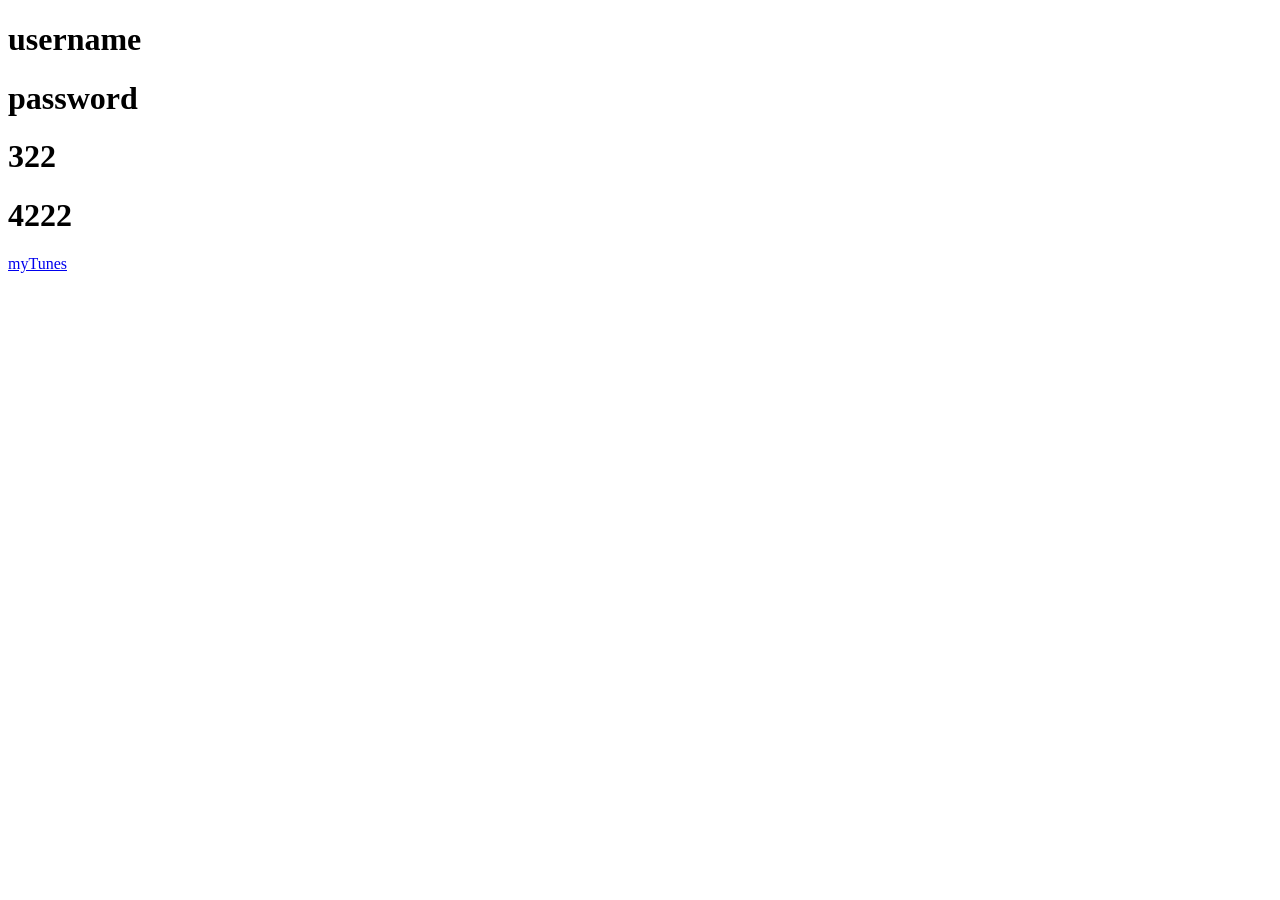
==== index.html @ 606d42fe "I just added new feature" ====
<!DOCTYPE html>
<html lang="en">
<head>
  <meta charset="UTF-8">
  <meta name="viewport" content="width=device-width, initial-scale=1.0">
  <title>Document</title>
</head>
<body>
  <h1>username</h1>
  <h1>password</h1>
  <h1>322</h1>
  <h1>4222</h1>
  <a href="https://twinstower.github.io/mytunes_landing/">myTunes</a>
</body>
</html>
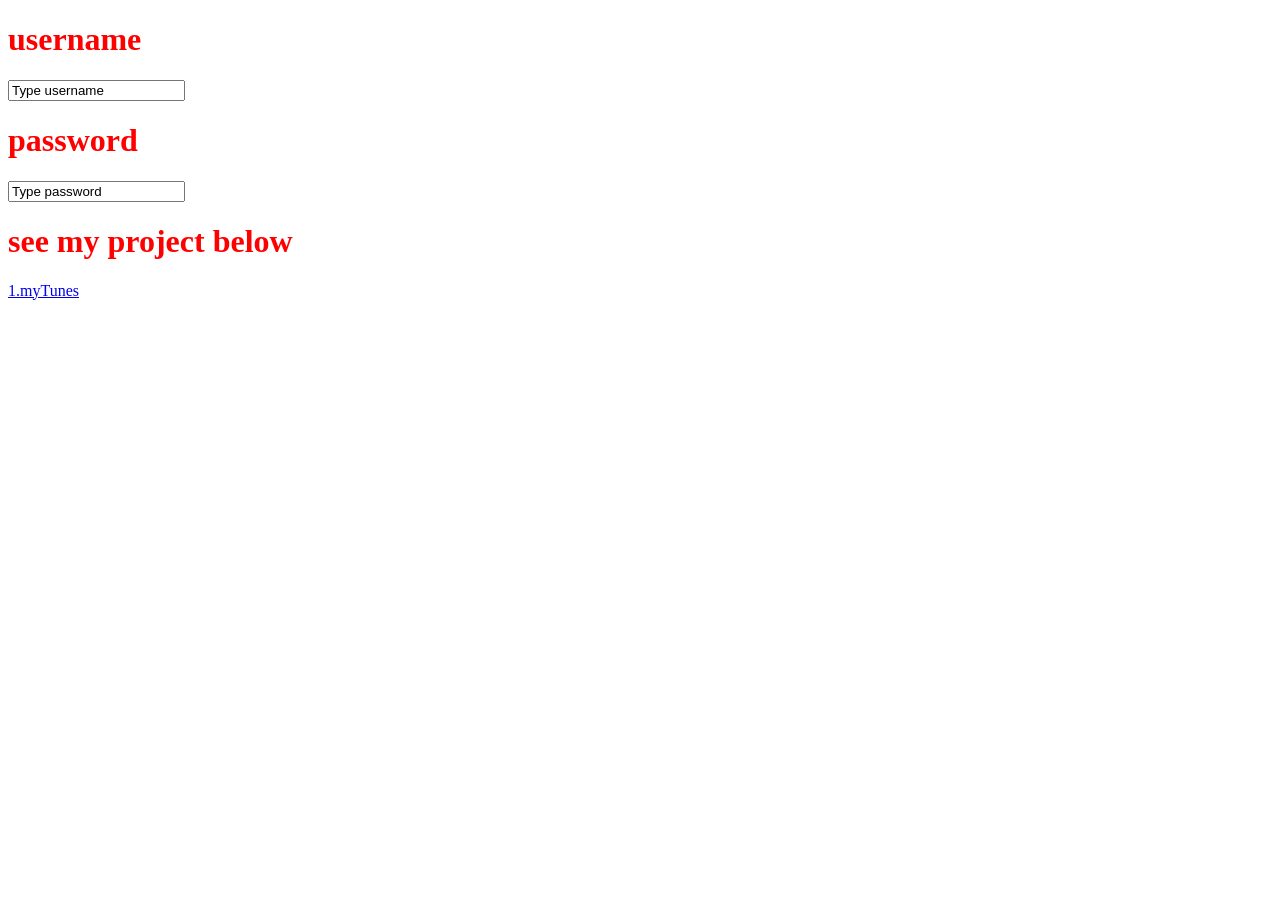
==== commit c9ae0c2d: "add css and project" ====
--- a/index.html
+++ b/index.html
@@ -3,13 +3,19 @@
 <head>
   <meta charset="UTF-8">
   <meta name="viewport" content="width=device-width, initial-scale=1.0">
+  <style>h1 {color: red;}</style>
   <title>Document</title>
 </head>
 <body>
   <h1>username</h1>
+
+  <input type="text" name="" value="Type username">
+ 
   <h1>password</h1>
-  <h1>322</h1>
-  <h1>4222</h1>
-  <a href="https://twinstower.github.io/mytunes_landing/">myTunes</a>
+  <input type="text" name="" value="Type password ">
+  
+  <h1>see my project below</h1>
+  <a href="https://twinstower.github.io/mytunes_landing/">1.myTunes</a>
+
 </body>
 </html>
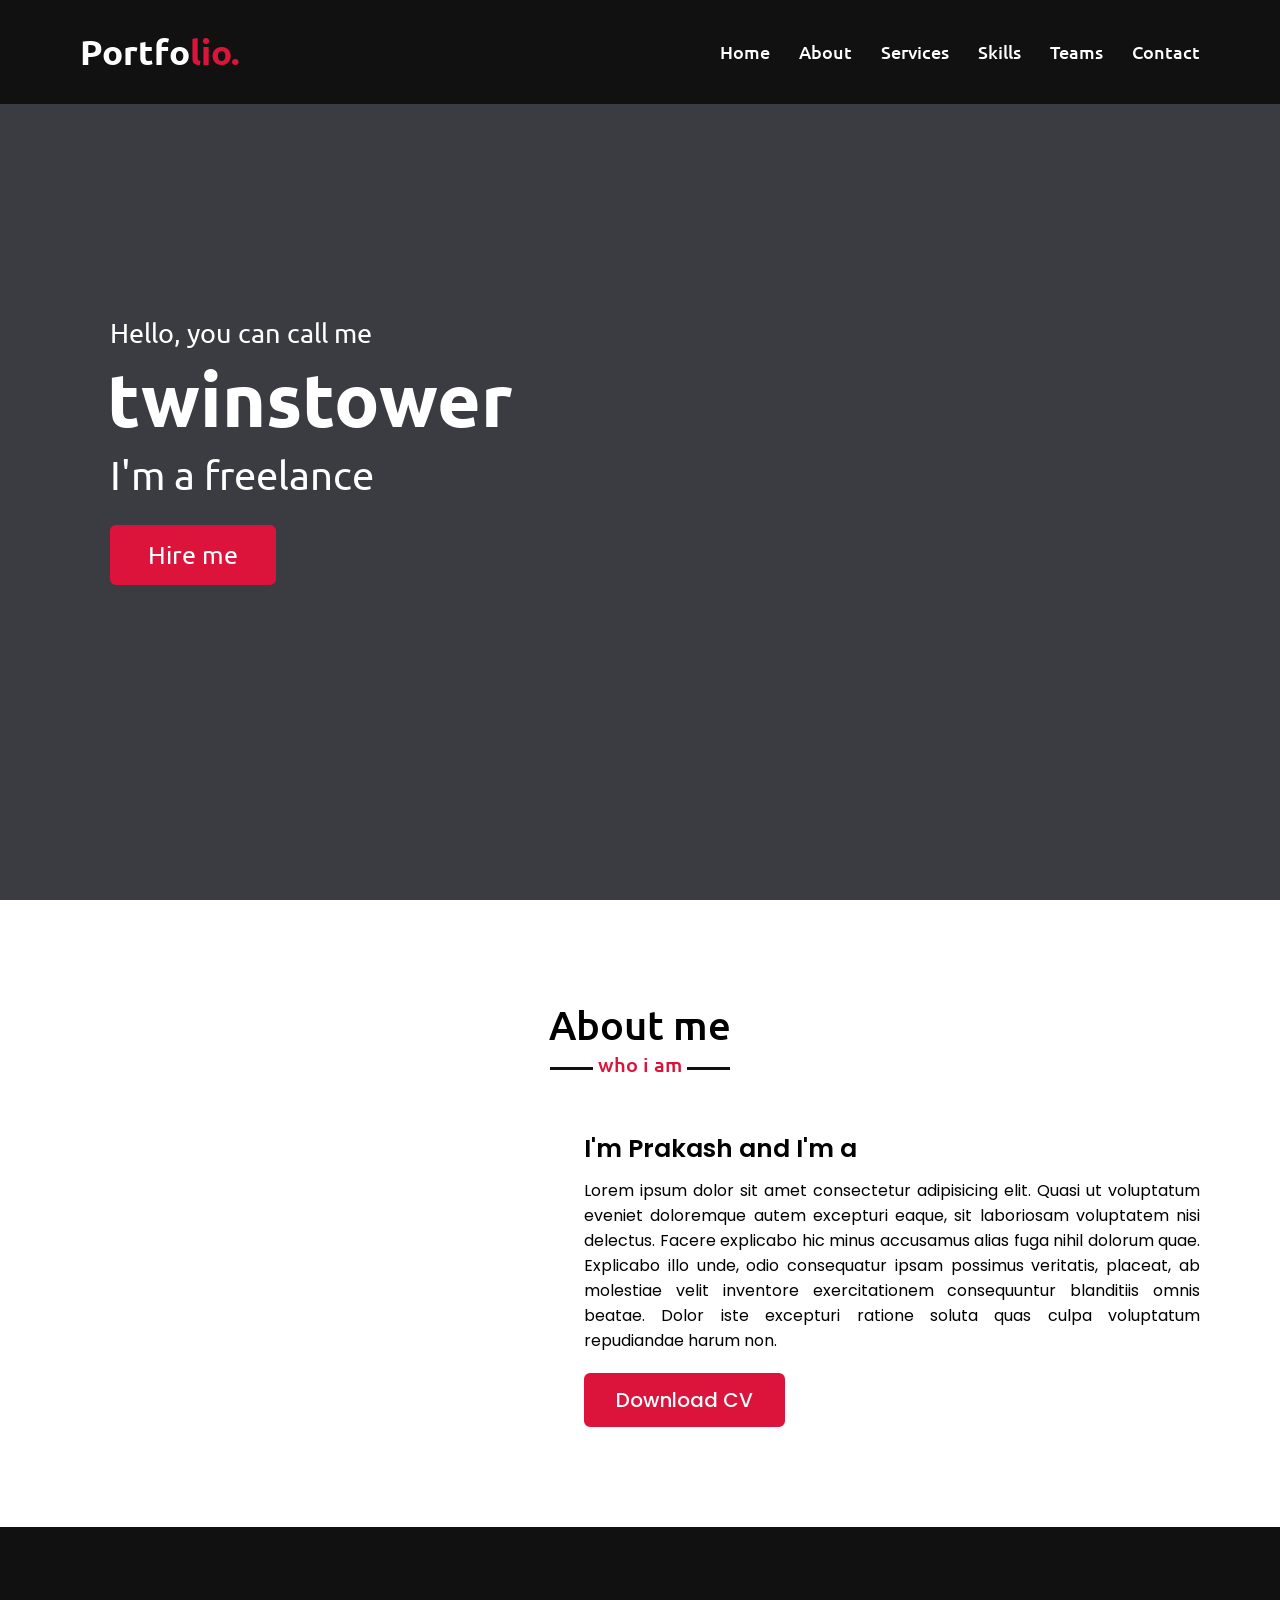
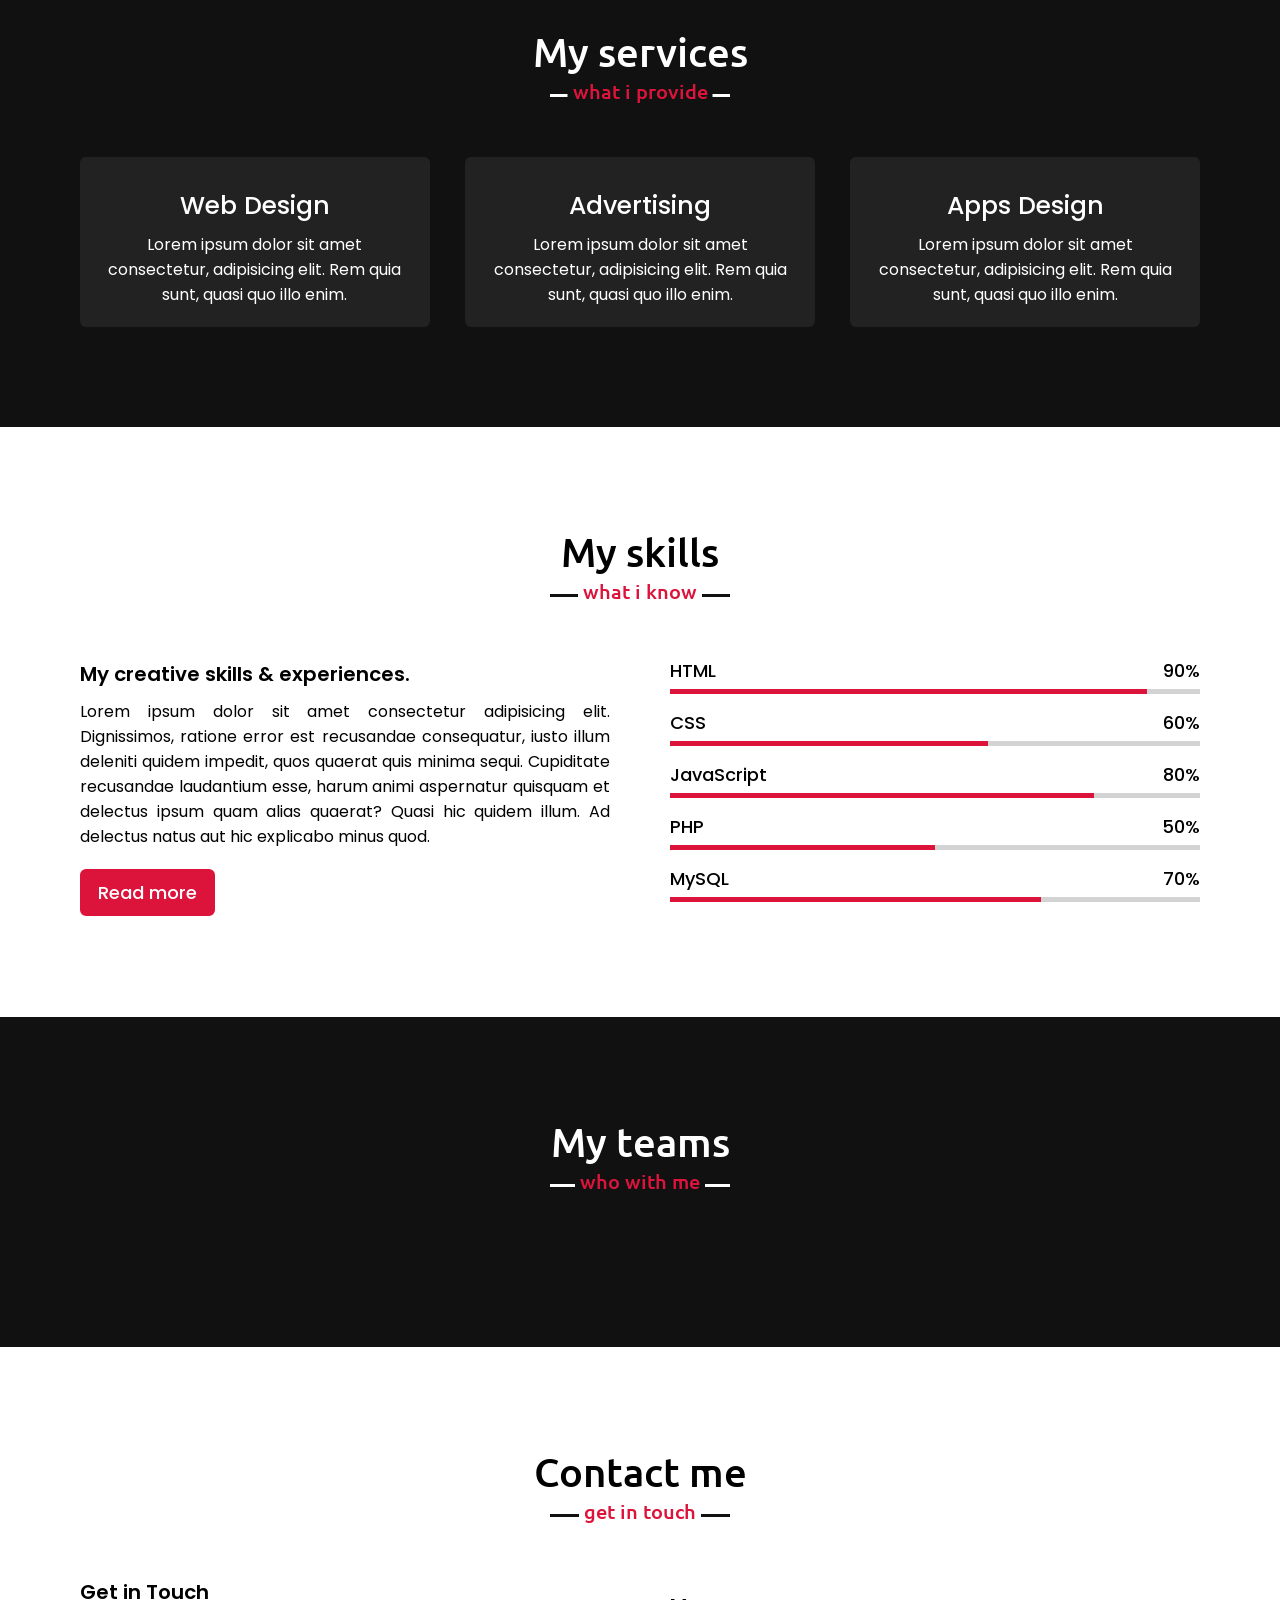
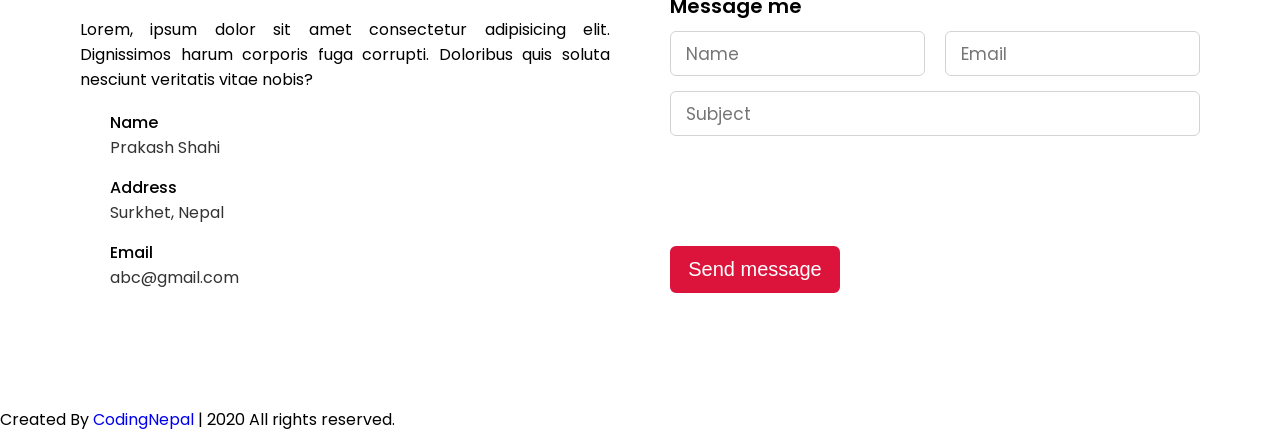
==== commit f66148cb: "I just test a new portfolio" ====
--- a/index.html
+++ b/index.html
@@ -1,21 +1,304 @@
 <!DOCTYPE html>
+<!-- Created By CodingNepal -->
 <html lang="en">
 <head>
-  <meta charset="UTF-8">
-  <meta name="viewport" content="width=device-width, initial-scale=1.0">
-  <style>h1 {color: red;}</style>
-  <title>Document</title>
+    <meta charset="UTF-8">
+    <meta name="viewport" content="width=device-width, initial-scale=1.0">
+    <!-- Somehow I got an error, so I comment the title, just uncomment to show -->
+    <!-- <title>Personal Portfolio Website</title> -->
+    <link rel="stylesheet" href="style.css">
+    <script src="https://kit.fontawesome.com/a076d05399.js"></script>
+    <script src="https://code.jquery.com/jquery-3.5.1.min.js"></script>
+    <script src="https://cdnjs.cloudflare.com/ajax/libs/typed.js/2.0.11/typed.min.js"></script>
+    <script src="https://cdnjs.cloudflare.com/ajax/libs/waypoints/4.0.1/jquery.waypoints.min.js"></script>
+    <script src="https://cdnjs.cloudflare.com/ajax/libs/OwlCarousel2/2.3.4/owl.carousel.min.js"></script>
+    <link rel="stylesheet" href="https://cdnjs.cloudflare.com/ajax/libs/OwlCarousel2/2.3.4/assets/owl.carousel.min.css"/>
+
 </head>
 <body>
-  <h1>username</h1>
-
-  <input type="text" name="" value="Type username">
- 
-  <h1>password</h1>
-  <input type="text" name="" value="Type password ">
-  
-  <h1>see my project below</h1>
-  <a href="https://twinstower.github.io/mytunes_landing/">1.myTunes</a>
-
+    <div class="scroll-up-btn">
+        <i class="fas fa-angle-up"></i>
+    </div>
+<nav class="navbar">
+        <div class="max-width">
+            <div class="logo">
+<a href="#">Portfo<span>lio.</span></a></div>
+<ul class="menu">
+<li><a href="#home" class="menu-btn">Home</a></li>
+<li><a href="#about" class="menu-btn">About</a></li>
+<li><a href="#services" class="menu-btn">Services</a></li>
+<li><a href="#skills" class="menu-btn">Skills</a></li>
+<li><a href="#teams" class="menu-btn">Teams</a></li>
+<li><a href="#contact" class="menu-btn">Contact</a></li>
+</ul>
+<div class="menu-btn">
+                <i class="fas fa-bars"></i>
+            </div>
+</div>
+</nav>
+
+    <!-- home section start -->
+    <section class="home" id="home">
+        <div class="max-width">
+            <div class="home-content">
+                <div class="text-1">
+                Hello, you can call me</div>
+                <div class="text-2">
+                twinstower</div>
+                <div class="text-3">
+                I'm a freelance<span class="typing"></span></div>
+                <a href="#">Hire me</a>
+            </div>
+</div>
+</section>
+
+    <!-- about section start -->
+    <section class="about" id="about">
+        <div class="max-width">
+            <h2 class="title">
+About me</h2>
+<div class="about-content">
+                <div class="column left">
+                    <!-- <img src="#" alt=""> -->
+                </div>
+<div class="column right">
+                    <div class="text">
+I'm Prakash and I'm a <span class="typing-2"></span></div>
+<p>
+Lorem ipsum dolor sit amet consectetur adipisicing elit. Quasi ut voluptatum eveniet doloremque autem excepturi eaque, sit laboriosam voluptatem nisi delectus. Facere explicabo hic minus accusamus alias fuga nihil dolorum quae. Explicabo illo unde, odio consequatur ipsam possimus veritatis, placeat, ab molestiae velit inventore exercitationem consequuntur blanditiis omnis beatae. Dolor iste excepturi ratione soluta quas culpa voluptatum repudiandae harum non.</p>
+<a href="#">Download CV</a>
+                </div>
+</div>
+</div>
+</section>
+
+    <!-- services section start -->
+    <section class="services" id="services">
+        <div class="max-width">
+            <h2 class="title">
+My services</h2>
+<div class="serv-content">
+                <div class="card">
+                    <div class="box">
+                        <i class="fas fa-paint-brush"></i>
+                        <div class="text">
+Web Design</div>
+<p>
+Lorem ipsum dolor sit amet consectetur, adipisicing elit. Rem quia sunt, quasi quo illo enim.</p>
+</div>
+</div>
+<div class="card">
+                    <div class="box">
+                        <i class="fas fa-chart-line"></i>
+                        <div class="text">
+Advertising</div>
+<p>
+Lorem ipsum dolor sit amet consectetur, adipisicing elit. Rem quia sunt, quasi quo illo enim.</p>
+</div>
+</div>
+<div class="card">
+                    <div class="box">
+                        <i class="fas fa-code"></i>
+                        <div class="text">
+Apps Design</div>
+<p>
+Lorem ipsum dolor sit amet consectetur, adipisicing elit. Rem quia sunt, quasi quo illo enim.</p>
+</div>
+</div>
+</div>
+</div>
+</div>
+</section>
+
+    <!-- skills section start -->
+    <section class="skills" id="skills">
+        <div class="max-width">
+            <h2 class="title">
+My skills</h2>
+<div class="skills-content">
+                <div class="column left">
+                    <div class="text">
+My creative skills & experiences.</div>
+<p>
+Lorem ipsum dolor sit amet consectetur adipisicing elit. Dignissimos, ratione error est recusandae consequatur, iusto illum deleniti quidem impedit, quos quaerat quis minima sequi. Cupiditate recusandae laudantium esse, harum animi aspernatur quisquam et delectus ipsum quam alias quaerat? Quasi hic quidem illum. Ad delectus natus aut hic explicabo minus quod.</p>
+<a href="#">Read more</a>
+                </div>
+<div class="column right">
+                    <div class="bars">
+                        <div class="info">
+                            <span>HTML</span>
+                            <span>90%</span>
+                        </div>
+<div class="line html">
+</div>
+</div>
+<div class="bars">
+                        <div class="info">
+                            <span>CSS</span>
+                            <span>60%</span>
+                        </div>
+<div class="line css">
+</div>
+</div>
+<div class="bars">
+                        <div class="info">
+                            <span>JavaScript</span>
+                            <span>80%</span>
+                        </div>
+<div class="line js">
+</div>
+</div>
+<div class="bars">
+                        <div class="info">
+                            <span>PHP</span>
+                            <span>50%</span>
+                        </div>
+<div class="line php">
+</div>
+</div>
+<div class="bars">
+                        <div class="info">
+                            <span>MySQL</span>
+                            <span>70%</span>
+                        </div>
+<div class="line mysql">
+</div>
+</div>
+</div>
+</div>
+</div>
+</section>
+
+    <!-- teams section start -->
+    <section class="teams" id="teams">
+        <div class="max-width">
+            <h2 class="title">
+My teams</h2>
+<div class="carousel owl-carousel">
+                <div class="card">
+                    <div class="box">
+                        <img src="#" alt="">
+                        <div class="text">
+Someone name</div>
+<p>
+Lorem ipsum dolor sit amet consectetur adipisicing elit.</p>
+</div>
+</div>
+<div class="card">
+                    <div class="box">
+                        <img src="#" alt="">
+                        <div class="text">
+Someone name</div>
+<p>
+Lorem ipsum dolor sit amet consectetur adipisicing elit.</p>
+</div>
+</div>
+<div class="card">
+                    <div class="box">
+                        <img src="#" alt="">
+                        <div class="text">
+Someone name</div>
+<p>
+Lorem ipsum dolor sit amet consectetur adipisicing elit.</p>
+</div>
+</div>
+<div class="card">
+                    <div class="box">
+                        <img src="#" alt="">
+                        <div class="text">
+Someone name</div>
+<p>
+Lorem ipsum dolor sit amet consectetur adipisicing elit.</p>
+</div>
+</div>
+<div class="card">
+                    <div class="box">
+                        <img src="#" alt="">
+                        <div class="text">
+Someone name</div>
+<p>
+Lorem ipsum dolor sit amet consectetur adipisicing elit.</p>
+</div>
+</div>
+</div>
+</div>
+</section>
+
+    <!-- contact section start -->
+    <section class="contact" id="contact">
+        <div class="max-width">
+            <h2 class="title">
+Contact me</h2>
+<div class="contact-content">
+                <div class="column left">
+                    <div class="text">
+Get in Touch</div>
+<p>
+Lorem, ipsum dolor sit amet consectetur adipisicing elit. Dignissimos harum corporis fuga corrupti. Doloribus quis soluta nesciunt veritatis vitae nobis?</p>
+<div class="icons">
+                        <div class="row">
+                            <i class="fas fa-user"></i>
+                            <div class="info">
+                                <div class="head">
+Name</div>
+<div class="sub-title">
+Prakash Shahi</div>
+</div>
+</div>
+<div class="row">
+                            <i class="fas fa-map-marker-alt"></i>
+                            <div class="info">
+                                <div class="head">
+Address</div>
+<div class="sub-title">
+Surkhet, Nepal</div>
+</div>
+</div>
+<div class="row">
+                            <i class="fas fa-envelope"></i>
+                            <div class="info">
+                                <div class="head">
+Email</div>
+<div class="sub-title">
+abc@gmail.com</div>
+</div>
+</div>
+</div>
+</div>
+<div class="column right">
+                    <div class="text">
+Message me</div>
+<form action="#">
+                        <div class="fields">
+                            <div class="field name">
+                                <input type="text" placeholder="Name" required>
+                            </div>
+<div class="field email">
+                                <input type="email" placeholder="Email" required>
+                            </div>
+</div>
+<div class="field">
+                            <input type="text" placeholder="Subject" required>
+                        </div>
+<div class="field textarea">
+                            <!-- Due to more textarea, I got an error so I changed the tag name of this textarea into changeit. -->
+                            <changeit cols="30" rows="10" placeholder="Message.." required></changeit>
+                        </div>
+<div class="button">
+                            <button type="submit">Send message</button>
+                        </div>
+</form>
+</div>
+</div>
+</div>
+</section>
+
+    <!-- footer section start -->
+    <footer>
+        <span>Created By <a href="#">CodingNepal</a> | <span class="far fa-copyright"></span> 2020 All rights reserved.</span>
+    </footer>
+
+ <!-- Somehow I got an error, so I comment the script tag, just uncomment to use -->
+<!-- <script src="script.js"></script> -->
 </body>
-</html>+</html>
--- a/style.css
+++ b/style.css
@@ -0,0 +1,537 @@
+/*  import google fonts */
+@import url('https://fonts.googleapis.com/css2?family=Poppins:wght@400;500;600;700&family=Ubuntu:wght@400;500;700&display=swap');
+
+*{
+    margin: 0;
+    padding: 0;
+    box-sizing: border-box;
+    text-decoration: none;
+}
+html{
+    scroll-behavior: smooth;
+}
+
+/* custom scroll bar */
+::-webkit-scrollbar {
+    width: 10px;
+}
+::-webkit-scrollbar-track {
+    background: #f1f1f1;
+}
+::-webkit-scrollbar-thumb {
+    background: #888;
+}
+
+::-webkit-scrollbar-thumb:hover {
+    background: #555;
+}
+
+/* all similar content styling codes */
+section{
+    padding: 100px 0;
+}
+.max-width{
+    max-width: 1300px;
+    padding: 0 80px;
+    margin: auto;
+}
+.about, .services, .skills, .teams, .contact, footer{
+    font-family: 'Poppins', sans-serif;
+}
+.about .about-content, 
+.services .serv-content,
+.skills .skills-content,
+.contact .contact-content{
+    display: flex;
+    flex-wrap: wrap;
+    align-items: center;
+    justify-content: space-between;
+}
+section .title{
+    position: relative;
+    text-align: center;
+    font-size: 40px;
+    font-weight: 500;
+    margin-bottom: 60px;
+    padding-bottom: 20px;
+    font-family: 'Ubuntu', sans-serif;
+}
+section .title::before{
+    content: "";
+    position: absolute;
+    bottom: 0px;
+    left: 50%;
+    width: 180px;
+    height: 3px;
+    background: #111;
+    transform: translateX(-50%);
+}
+section .title::after{
+    position: absolute;
+    bottom: -8px;
+    left: 50%;
+    font-size: 20px;
+    color: crimson;
+    padding: 0 5px;
+    background: #fff;
+    transform: translateX(-50%);
+}
+
+/* navbar styling */
+.navbar{
+    position: fixed;
+    background-color: #111;
+    width: 100%;
+    z-index: 999;
+    padding: 30px 0;
+    font-family: 'Ubuntu', sans-serif;
+    transition: all 0.3s ease;
+}
+.navbar.sticky{
+    padding: 15px 0;
+    background: crimson;
+}
+.navbar .max-width{
+    display: flex;
+    align-items: center;
+    justify-content: space-between;
+}
+.navbar .logo a{
+    color: #fff;
+    font-size: 35px;
+    font-weight: 600;
+}
+.navbar .logo a span{
+    color: crimson;
+    transition: all 0.3s ease;
+}
+.navbar.sticky .logo a span{
+    color: #fff;
+}
+.navbar .menu li{
+    list-style: none;
+    display: inline-block;
+}
+.navbar .menu li a{
+    display: block;
+    color: #fff;
+    font-size: 18px;
+    font-weight: 500;
+    margin-left: 25px;
+    transition: color 0.3s ease;
+}
+.navbar .menu li a:hover{
+    color: crimson;
+}
+.navbar.sticky .menu li a:hover{
+    color: #fff;
+}
+
+/* menu btn styling */
+.menu-btn{
+    color: #fff;
+    font-size: 23px;
+    cursor: pointer;
+    display: none;
+}
+.scroll-up-btn{
+    position: fixed;
+    height: 45px;
+    width: 42px;
+    background: crimson;
+    right: 30px;
+    bottom: 10px;
+    text-align: center;
+    line-height: 45px;
+    color: #fff;
+    z-index: 9999;
+    font-size: 30px;
+    border-radius: 6px;
+    border-bottom-width: 2px;
+    cursor: pointer;
+    opacity: 0;
+    pointer-events: none;
+    transition: all 0.3s ease;
+}
+.scroll-up-btn.show{
+    bottom: 30px;
+    opacity: 1;
+    pointer-events: auto;
+}
+.scroll-up-btn:hover{
+    filter: brightness(90%);
+}
+
+  
+/* home section styling */
+.home{
+    display: flex;
+    background-color: rgb(59, 59, 66);
+    /* background: url("images/banner.jpg") no-repeat center; */
+    height: 100vh;
+    color: #fff;
+    min-height: 500px;
+    background-size: cover;
+    background-attachment: fixed;
+    font-family: 'Ubuntu', sans-serif;
+}
+.home .max-width{
+    margin: auto 0 auto 30px;
+}
+.home .home-content .text-1{
+    font-size: 27px;
+}
+.home .home-content .text-2{
+    font-size: 75px;
+    font-weight: 600;
+    margin-left: -3px;
+}
+.home .home-content .text-3{
+    font-size: 40px;
+    margin: 5px 0;
+}
+.home .home-content .text-3 span{
+    color: crimson;
+    font-weight: 500;
+}
+.home .home-content a{
+    display: inline-block;
+    background: crimson;
+    color: #fff;
+    font-size: 25px;
+    padding: 12px 36px;
+    margin-top: 20px;
+    font-weight: 400;
+    border-radius: 6px;
+    border: 2px solid crimson;
+    transition: all 0.3s ease;
+}
+.home .home-content a:hover{
+    color: crimson;
+    background: none;
+}
+
+/* about section styling */
+.about .title::after{
+    content: "who i am";
+}
+.about .about-content .left{
+    width: 45%;
+}
+.about .about-content .left img{
+    height: 400px;
+    width: 400px;
+    object-fit: cover;
+    border-radius: 6px;
+}
+.about .about-content .right{
+    width: 55%;
+}
+.about .about-content .right .text{
+    font-size: 25px;
+    font-weight: 600;
+    margin-bottom: 10px;
+}
+.about .about-content .right .text span{
+    color: crimson;
+}
+.about .about-content .right p{
+    text-align: justify;
+}
+.about .about-content .right a{
+    display: inline-block;
+    background: crimson;
+    color: #fff;
+    font-size: 20px;
+    font-weight: 500;
+    padding: 10px 30px;
+    margin-top: 20px;
+    border-radius: 6px;
+    border: 2px solid crimson;
+    transition: all 0.3s ease;
+}
+.about .about-content .right a:hover{
+    color: crimson;
+    background: none;
+}
+
+/* services section styling */
+.services, .teams{
+    color:#fff;
+    background: #111;
+}
+.services .title::before,
+.teams .title::before{
+    background: #fff;
+}
+.services .title::after,
+.teams .title::after{
+    background: #111;
+    content: "what i provide";
+}
+.services .serv-content .card{
+    width: calc(33% - 20px);
+    background: #222;
+    text-align: center;
+    border-radius: 6px;
+    padding: 20px 25px;
+    cursor: pointer;
+    transition: all 0.3s ease;
+}
+.services .serv-content .card:hover{
+    background: crimson;
+}
+.services .serv-content .card .box{
+    transition: all 0.3s ease;
+}
+.services .serv-content .card:hover .box{
+    transform: scale(1.05);
+}
+.services .serv-content .card i{
+    font-size: 50px;
+    color: crimson;
+    transition: color 0.3s ease;
+}
+.services .serv-content .card:hover i{
+    color: #fff;
+}
+.services .serv-content .card .text{
+    font-size: 25px;
+    font-weight: 500;
+    margin: 10px 0 7px 0;
+}
+
+/* skills section styling */
+
+.skills .title::after{
+    content: "what i know";
+}
+.skills .skills-content .column{
+    width: calc(50% - 30px);
+}
+.skills .skills-content .left .text{
+    font-size: 20px;
+    font-weight: 600;
+    margin-bottom: 10px;
+}
+.skills .skills-content .left p{
+    text-align: justify;
+}
+.skills .skills-content .left a{
+    display: inline-block;
+    background: crimson;
+    color: #fff;
+    font-size: 18px;
+    font-weight: 500;
+    padding: 8px 16px;
+    margin-top: 20px;
+    border-radius: 6px;
+    border: 2px solid crimson;
+    transition: all 0.3s ease;
+}
+.skills .skills-content .left a:hover{
+    color: crimson;
+    background: none;
+}
+.skills .skills-content .right .bars{
+    margin-bottom: 15px;
+}
+.skills .skills-content .right .info{
+    display: flex;
+    margin-bottom: 5px;
+    align-items: center;
+    justify-content: space-between;
+}
+.skills .skills-content .right span{
+    font-weight: 500;
+    font-size: 18px;
+}
+.skills .skills-content .right .line{
+    height: 5px;
+    width: 100%;
+    background: lightgrey;
+    position: relative;
+}
+.skills .skills-content .right .line::before{
+    content: "";
+    position: absolute;
+    height: 100%;
+    left: 0;
+    top: 0;
+    background: crimson;
+}
+.skills-content .right .html::before{
+    width: 90%;
+}
+.skills-content .right .css::before{
+    width: 60%;
+}
+.skills-content .right .js::before{
+    width: 80%;
+}
+.skills-content .right .php::before{
+    width: 50%;
+}
+.skills-content .right .mysql::before{
+    width: 70%;
+}
+
+/* teams section styling */
+.teams .title::after{
+    content: "who with me";
+}
+.teams .carousel .card{
+    background: #222;
+    border-radius: 6px;
+    padding: 25px 35px;
+    text-align: center;
+    overflow: hidden;
+    transition: all 0.3s ease;
+}
+.teams .carousel .card:hover{
+    background: crimson;
+}
+.teams .carousel .card .box{
+    display: flex;
+    flex-direction: column;
+    align-items: center;
+    justify-content: center;
+    transition: all 0.3s ease;
+}
+.teams .carousel .card:hover .box{
+    transform: scale(1.05);
+}
+.teams .carousel .card .text{
+    font-size: 25px;
+    font-weight: 500;
+    margin: 10px 0 7px 0;
+}
+.teams .carousel .card img{
+    height: 150px;
+    width: 150px;
+    object-fit: cover;
+    border-radius: 50%;
+    border: 5px solid crimson;
+    transition: all 0.3s ease;
+}
+.teams .carousel .card:hover img{
+    border-color: #fff;
+}
+.owl-dots{
+    text-align: center;
+    margin-top: 20px;
+}
+.owl-dot{
+    height: 13px;
+    width: 13px;
+    margin: 0 5px;
+    outline: none!important;
+    border-radius: 50%;
+    border: 2px solid crimson!important;
+    transition: all 0.3s ease;
+}
+.owl-dot.active{
+    width: 35px;
+    border-radius: 14px;
+}
+.owl-dot.active,
+.owl-dot:hover{
+    background: crimson!important;
+}
+
+/* contact section styling */
+.contact .title::after{
+    content: "get in touch";
+}
+.contact .contact-content .column{
+    width: calc(50% - 30px);
+}
+.contact .contact-content .text{
+    font-size: 20px;
+    font-weight: 600;
+    margin-bottom: 10px;
+}
+.contact .contact-content .left p{
+    text-align: justify;
+}
+.contact .contact-content .left .icons{
+    margin: 10px 0;
+}
+.contact .contact-content .row{
+    display: flex;
+    height: 65px;
+    align-items: center;
+}
+.contact .contact-content .row .info{
+    margin-left: 30px;
+}
+.contact .contact-content .row i{
+    font-size: 25px;
+    color: crimson;
+}
+.contact .contact-content .info .head{
+    font-weight: 500;
+}
+.contact .contact-content .info .sub-title{
+    color: #333;
+}
+.contact .right form .fields{
+    display: flex;
+}
+.contact .right form .field,
+.contact .right form .fields .field{
+    height: 45px;
+    width: 100%;
+    margin-bottom: 15px;
+}
+.contact .right form .textarea{
+    height: 80px;
+    width: 100%;
+}
+.contact .right form .name{
+    margin-right: 10px;
+}
+.contact .right form .email{
+    margin-left: 10px;  
+}
+.contact .right form .field input,
+.contact .right form .textarea textarea{
+    height: 100%;
+    width: 100%;
+    border: 1px solid lightgrey;
+    border-radius: 6px;
+    outline: none;
+    padding: 0 15px;
+    font-size: 17px;
+    font-family: 'Poppins', sans-serif;
+    transition: all 0.3s ease;
+}
+.contact .right form .field input:focus,
+.contact .right form .textarea textarea:focus{
+    border-color: #b3b3b3;
+}
+.contact .right form .textarea textarea{
+    padding-top: 10px;
+    resize: none;
+}
+.contact .right form .button{
+    height: 47px;
+    width: 170px;
+}
+.contact .right form .button button{
+    width: 100%;
+    height: 100%;
+    border: 2px solid crimson;
+    background: crimson;
+    color: #fff;
+    outline: none;
+    font-size: 20px;
+    font-weight: 500;
+    border-radius: 6px;
+    cursor: pointer;
+    transition: all 0.3s ease;
+}
+.contact .right form .button button:hover{
+    color: crimson;
+    background: none;
+}
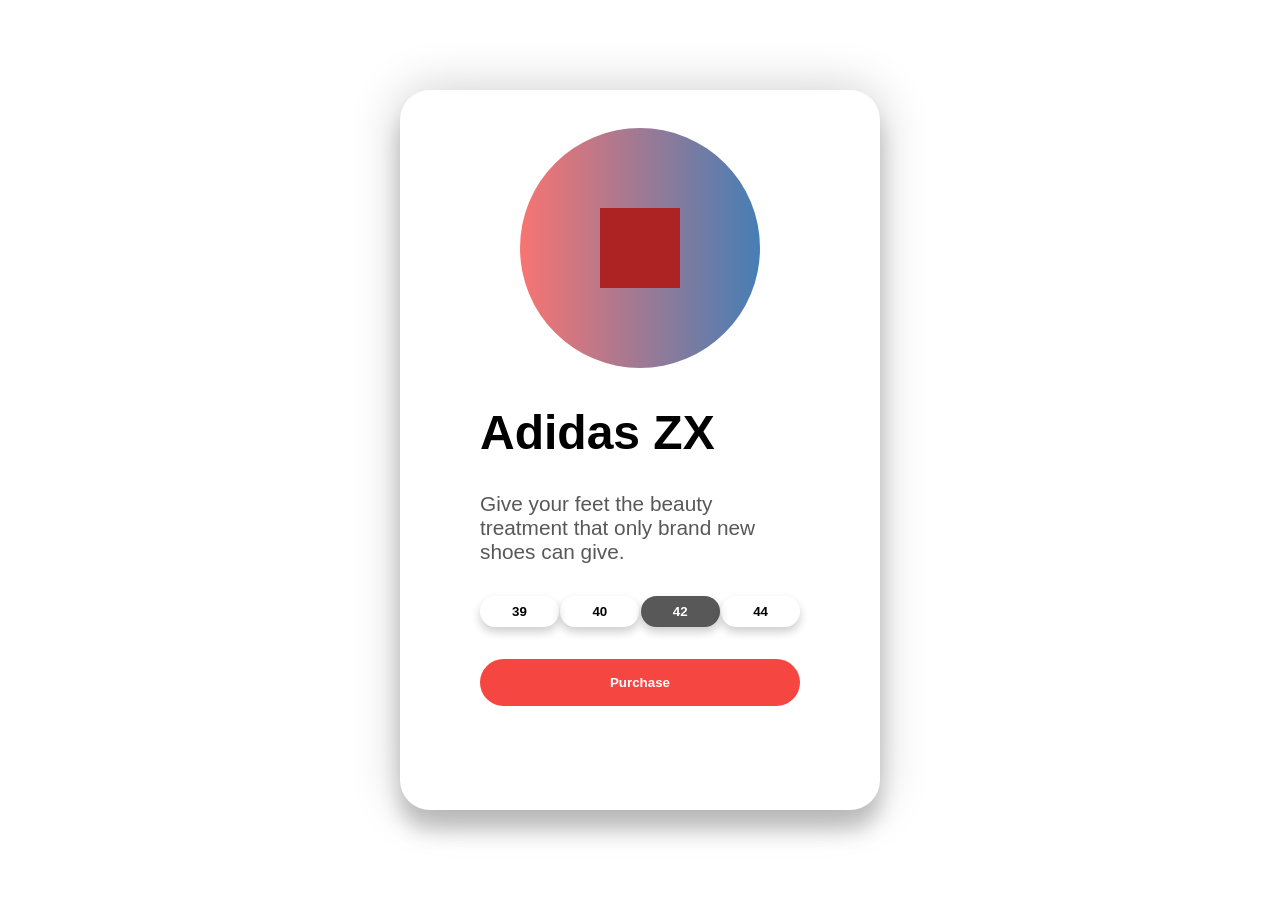
==== commit aa504a72: "awesome 3D-animation javascript" ====
--- a/index.html
+++ b/index.html
@@ -1,304 +1,34 @@
 <!DOCTYPE html>
-<!-- Created By CodingNepal -->
 <html lang="en">
 <head>
-    <meta charset="UTF-8">
-    <meta name="viewport" content="width=device-width, initial-scale=1.0">
-    <!-- Somehow I got an error, so I comment the title, just uncomment to show -->
-    <!-- <title>Personal Portfolio Website</title> -->
-    <link rel="stylesheet" href="style.css">
-    <script src="https://kit.fontawesome.com/a076d05399.js"></script>
-    <script src="https://code.jquery.com/jquery-3.5.1.min.js"></script>
-    <script src="https://cdnjs.cloudflare.com/ajax/libs/typed.js/2.0.11/typed.min.js"></script>
-    <script src="https://cdnjs.cloudflare.com/ajax/libs/waypoints/4.0.1/jquery.waypoints.min.js"></script>
-    <script src="https://cdnjs.cloudflare.com/ajax/libs/OwlCarousel2/2.3.4/owl.carousel.min.js"></script>
-    <link rel="stylesheet" href="https://cdnjs.cloudflare.com/ajax/libs/OwlCarousel2/2.3.4/assets/owl.carousel.min.css"/>
-
+  <meta charset="UTF-8">
+  <meta name="viewport" content="width=device-width, initial-scale=1.0">
+  <title>Document</title>
+  <link rel="stylesheet" href="style-3D.css">
 </head>
 <body>
-    <div class="scroll-up-btn">
-        <i class="fas fa-angle-up"></i>
+  <div class="container">
+    <div class="card">
+      <div class="sneaker">
+        <div class="circle"></div>
+        <!-- <img src="" alt=""> -->
+        <div class="dot"></div>
+      </div>
+      <div class="info">
+        <h1 class="title">Adidas ZX</h1>
+        <h3>Give your feet the beauty treatment that only brand new shoes can give.</h3>
+        <div class="sizes">
+          <button>39</button>
+          <button>40</button>
+          <button class ="active">42</button>
+          <button>44</button>
+        </div>
+        <div class="purchase">
+          <button>Purchase</button>
+        </div>
+      </div>
     </div>
-<nav class="navbar">
-        <div class="max-width">
-            <div class="logo">
-<a href="#">Portfo<span>lio.</span></a></div>
-<ul class="menu">
-<li><a href="#home" class="menu-btn">Home</a></li>
-<li><a href="#about" class="menu-btn">About</a></li>
-<li><a href="#services" class="menu-btn">Services</a></li>
-<li><a href="#skills" class="menu-btn">Skills</a></li>
-<li><a href="#teams" class="menu-btn">Teams</a></li>
-<li><a href="#contact" class="menu-btn">Contact</a></li>
-</ul>
-<div class="menu-btn">
-                <i class="fas fa-bars"></i>
-            </div>
-</div>
-</nav>
-
-    <!-- home section start -->
-    <section class="home" id="home">
-        <div class="max-width">
-            <div class="home-content">
-                <div class="text-1">
-                Hello, you can call me</div>
-                <div class="text-2">
-                twinstower</div>
-                <div class="text-3">
-                I'm a freelance<span class="typing"></span></div>
-                <a href="#">Hire me</a>
-            </div>
-</div>
-</section>
-
-    <!-- about section start -->
-    <section class="about" id="about">
-        <div class="max-width">
-            <h2 class="title">
-About me</h2>
-<div class="about-content">
-                <div class="column left">
-                    <!-- <img src="#" alt=""> -->
-                </div>
-<div class="column right">
-                    <div class="text">
-I'm Prakash and I'm a <span class="typing-2"></span></div>
-<p>
-Lorem ipsum dolor sit amet consectetur adipisicing elit. Quasi ut voluptatum eveniet doloremque autem excepturi eaque, sit laboriosam voluptatem nisi delectus. Facere explicabo hic minus accusamus alias fuga nihil dolorum quae. Explicabo illo unde, odio consequatur ipsam possimus veritatis, placeat, ab molestiae velit inventore exercitationem consequuntur blanditiis omnis beatae. Dolor iste excepturi ratione soluta quas culpa voluptatum repudiandae harum non.</p>
-<a href="#">Download CV</a>
-                </div>
-</div>
-</div>
-</section>
-
-    <!-- services section start -->
-    <section class="services" id="services">
-        <div class="max-width">
-            <h2 class="title">
-My services</h2>
-<div class="serv-content">
-                <div class="card">
-                    <div class="box">
-                        <i class="fas fa-paint-brush"></i>
-                        <div class="text">
-Web Design</div>
-<p>
-Lorem ipsum dolor sit amet consectetur, adipisicing elit. Rem quia sunt, quasi quo illo enim.</p>
-</div>
-</div>
-<div class="card">
-                    <div class="box">
-                        <i class="fas fa-chart-line"></i>
-                        <div class="text">
-Advertising</div>
-<p>
-Lorem ipsum dolor sit amet consectetur, adipisicing elit. Rem quia sunt, quasi quo illo enim.</p>
-</div>
-</div>
-<div class="card">
-                    <div class="box">
-                        <i class="fas fa-code"></i>
-                        <div class="text">
-Apps Design</div>
-<p>
-Lorem ipsum dolor sit amet consectetur, adipisicing elit. Rem quia sunt, quasi quo illo enim.</p>
-</div>
-</div>
-</div>
-</div>
-</div>
-</section>
-
-    <!-- skills section start -->
-    <section class="skills" id="skills">
-        <div class="max-width">
-            <h2 class="title">
-My skills</h2>
-<div class="skills-content">
-                <div class="column left">
-                    <div class="text">
-My creative skills & experiences.</div>
-<p>
-Lorem ipsum dolor sit amet consectetur adipisicing elit. Dignissimos, ratione error est recusandae consequatur, iusto illum deleniti quidem impedit, quos quaerat quis minima sequi. Cupiditate recusandae laudantium esse, harum animi aspernatur quisquam et delectus ipsum quam alias quaerat? Quasi hic quidem illum. Ad delectus natus aut hic explicabo minus quod.</p>
-<a href="#">Read more</a>
-                </div>
-<div class="column right">
-                    <div class="bars">
-                        <div class="info">
-                            <span>HTML</span>
-                            <span>90%</span>
-                        </div>
-<div class="line html">
-</div>
-</div>
-<div class="bars">
-                        <div class="info">
-                            <span>CSS</span>
-                            <span>60%</span>
-                        </div>
-<div class="line css">
-</div>
-</div>
-<div class="bars">
-                        <div class="info">
-                            <span>JavaScript</span>
-                            <span>80%</span>
-                        </div>
-<div class="line js">
-</div>
-</div>
-<div class="bars">
-                        <div class="info">
-                            <span>PHP</span>
-                            <span>50%</span>
-                        </div>
-<div class="line php">
-</div>
-</div>
-<div class="bars">
-                        <div class="info">
-                            <span>MySQL</span>
-                            <span>70%</span>
-                        </div>
-<div class="line mysql">
-</div>
-</div>
-</div>
-</div>
-</div>
-</section>
-
-    <!-- teams section start -->
-    <section class="teams" id="teams">
-        <div class="max-width">
-            <h2 class="title">
-My teams</h2>
-<div class="carousel owl-carousel">
-                <div class="card">
-                    <div class="box">
-                        <img src="#" alt="">
-                        <div class="text">
-Someone name</div>
-<p>
-Lorem ipsum dolor sit amet consectetur adipisicing elit.</p>
-</div>
-</div>
-<div class="card">
-                    <div class="box">
-                        <img src="#" alt="">
-                        <div class="text">
-Someone name</div>
-<p>
-Lorem ipsum dolor sit amet consectetur adipisicing elit.</p>
-</div>
-</div>
-<div class="card">
-                    <div class="box">
-                        <img src="#" alt="">
-                        <div class="text">
-Someone name</div>
-<p>
-Lorem ipsum dolor sit amet consectetur adipisicing elit.</p>
-</div>
-</div>
-<div class="card">
-                    <div class="box">
-                        <img src="#" alt="">
-                        <div class="text">
-Someone name</div>
-<p>
-Lorem ipsum dolor sit amet consectetur adipisicing elit.</p>
-</div>
-</div>
-<div class="card">
-                    <div class="box">
-                        <img src="#" alt="">
-                        <div class="text">
-Someone name</div>
-<p>
-Lorem ipsum dolor sit amet consectetur adipisicing elit.</p>
-</div>
-</div>
-</div>
-</div>
-</section>
-
-    <!-- contact section start -->
-    <section class="contact" id="contact">
-        <div class="max-width">
-            <h2 class="title">
-Contact me</h2>
-<div class="contact-content">
-                <div class="column left">
-                    <div class="text">
-Get in Touch</div>
-<p>
-Lorem, ipsum dolor sit amet consectetur adipisicing elit. Dignissimos harum corporis fuga corrupti. Doloribus quis soluta nesciunt veritatis vitae nobis?</p>
-<div class="icons">
-                        <div class="row">
-                            <i class="fas fa-user"></i>
-                            <div class="info">
-                                <div class="head">
-Name</div>
-<div class="sub-title">
-Prakash Shahi</div>
-</div>
-</div>
-<div class="row">
-                            <i class="fas fa-map-marker-alt"></i>
-                            <div class="info">
-                                <div class="head">
-Address</div>
-<div class="sub-title">
-Surkhet, Nepal</div>
-</div>
-</div>
-<div class="row">
-                            <i class="fas fa-envelope"></i>
-                            <div class="info">
-                                <div class="head">
-Email</div>
-<div class="sub-title">
-abc@gmail.com</div>
-</div>
-</div>
-</div>
-</div>
-<div class="column right">
-                    <div class="text">
-Message me</div>
-<form action="#">
-                        <div class="fields">
-                            <div class="field name">
-                                <input type="text" placeholder="Name" required>
-                            </div>
-<div class="field email">
-                                <input type="email" placeholder="Email" required>
-                            </div>
-</div>
-<div class="field">
-                            <input type="text" placeholder="Subject" required>
-                        </div>
-<div class="field textarea">
-                            <!-- Due to more textarea, I got an error so I changed the tag name of this textarea into changeit. -->
-                            <changeit cols="30" rows="10" placeholder="Message.." required></changeit>
-                        </div>
-<div class="button">
-                            <button type="submit">Send message</button>
-                        </div>
-</form>
-</div>
-</div>
-</div>
-</section>
-
-    <!-- footer section start -->
-    <footer>
-        <span>Created By <a href="#">CodingNepal</a> | <span class="far fa-copyright"></span> 2020 All rights reserved.</span>
-    </footer>
-
- <!-- Somehow I got an error, so I comment the script tag, just uncomment to use -->
-<!-- <script src="script.js"></script> -->
+  </div>
+  <script src="app.js"></script>
 </body>
-</html>
+</html>
--- a/style-3D.css
+++ b/style-3D.css
@@ -0,0 +1,125 @@
+/* *  {
+  background-color: black;
+} */
+
+/* .dot {
+  height: 250px;
+  width: 250px;
+  background-color: rgb(173, 35, 35);
+
+  display: flex;
+  align-items: center;
+  justify-content: center;
+} */
+
+*{
+  margin: 0;
+  padding: 0;
+  box-sizing: bordor-box;
+}
+
+body {
+  font-family: "Poppins", sans-serif;
+  min-height: 100vh;
+  display: flex;
+  align-items: center;
+  justify-content: center;
+}
+
+.container {
+  
+  width: 50%;
+  display: flex;
+  justify-content: center;
+  align-items: center;
+  
+}
+
+.card {
+  min-height: 80vh;
+  width: 50%;
+  border-radius: 30px;
+  padding: 0rem 5rem;
+  box-shadow: 0 20px 20px rgba(0,0,0,0.2), 0px 0px 50px rgba(0,0,0,0.2);
+  /* background-color:  lightcoral; */
+
+}
+.sneaker{
+  min-height: 35vh;
+  display: flex;
+  align-items: center;
+  justify-content: center;
+  /* background-color: lightcoral; */
+
+}
+.sneaker .dot {
+  /* width: 20rem; */
+  height: 5rem;
+  width: 5rem;
+  background-color: rgb(173, 35, 35);
+  z-index: 2;
+}
+
+.circle {
+  width: 15rem;
+  height: 15rem;
+  background: linear-gradient(
+    to right,
+    rgba(245,70,66,0.75),
+    rgba(8,83,156,0.75)
+  );
+  position: absolute;
+  border-radius: 50%;
+  z-index: 1;
+}
+
+.info h1 {
+  font-size: 3rem;
+}
+
+.info h3 {
+  font-size: 1.3rem;
+  padding: 2rem 0rem;
+  color: #585858;
+  font-weight: lighter;
+}
+
+.sizes {
+  display: flex;
+  justify-content: space-between;
+}
+
+.sizes button {
+  padding: 0.5rem 2rem;
+  background: none;
+  border: none;
+  box-shadow: 0px 5px 10px rgba(0,0,0,0.2);
+  border-radius: 30px;
+  cursor: pointer;
+  font-weight: bold;
+  /* color: #585858; */
+}
+
+button.active {
+  background-color: #585858;
+
+}
+.active {
+  background-color: #585858;
+  color: white;
+}
+.purchase {
+  margin-top: 2rem;
+}
+
+.purchase button {
+  width: 100%;
+  padding: 1rem 0rem;
+  background: #f54642;
+  border: none;
+  color: white;
+  cursor: pointer;
+  border-radius: 30px;
+  font-weight: bolder;
+
+}
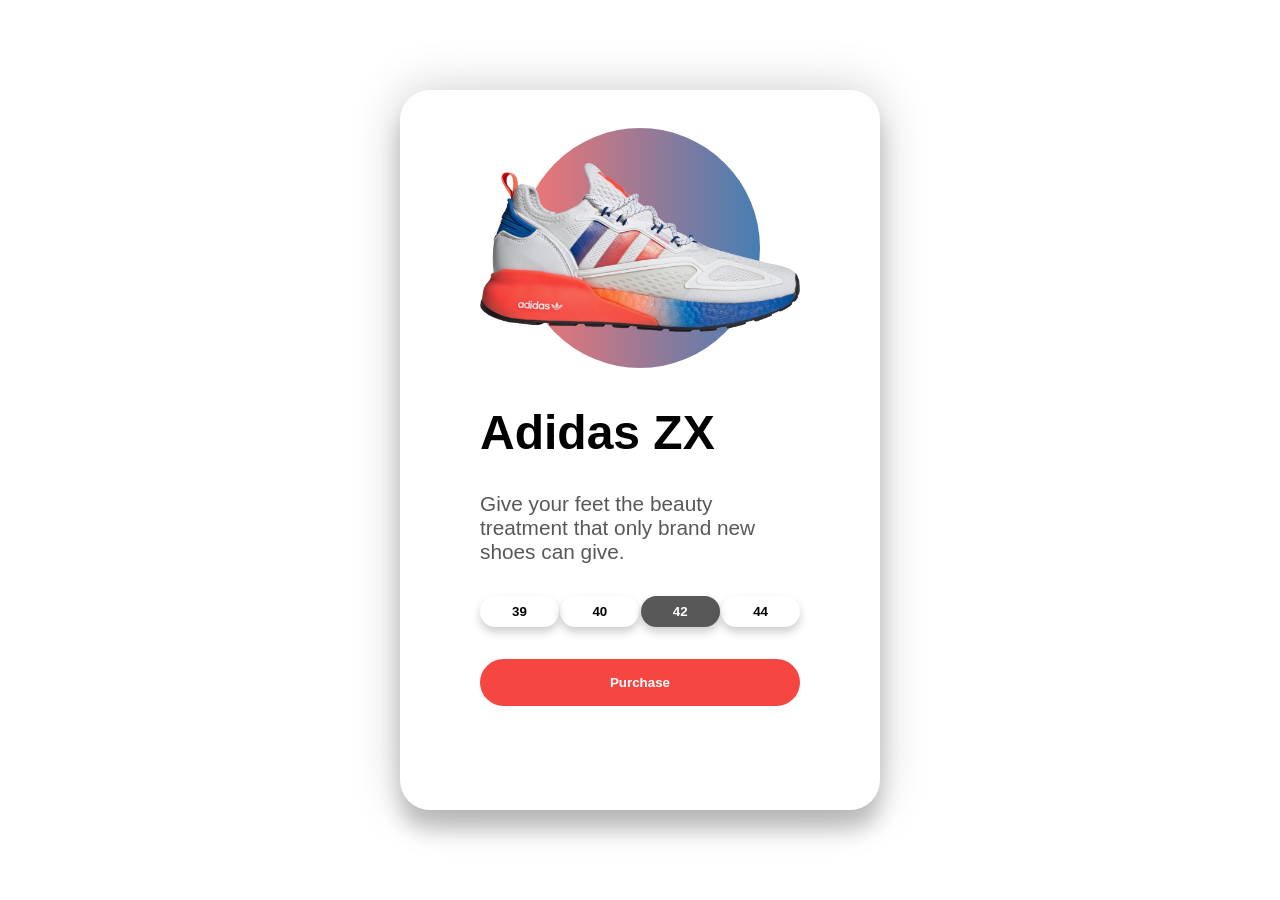
==== commit a6cd0845: "Done" ====
--- a/index.html
+++ b/index.html
@@ -11,8 +11,8 @@
     <div class="card">
       <div class="sneaker">
         <div class="circle"></div>
-        <!-- <img src="" alt=""> -->
-        <div class="dot"></div>
+        <img src="/adidas.png" alt="adidas">
+        <!-- <div class="dot"></div> -->
       </div>
       <div class="info">
         <h1 class="title">Adidas ZX</h1>
--- a/style-3D.css
+++ b/style-3D.css
@@ -24,6 +24,7 @@
   display: flex;
   align-items: center;
   justify-content: center;
+  perspective: 1000px;
 }
 
 .container {
@@ -32,10 +33,12 @@
   display: flex;
   justify-content: center;
   align-items: center;
+
   
 }
 
 .card {
+  transform-style: preserve-3d;
   min-height: 80vh;
   width: 50%;
   border-radius: 30px;
@@ -49,14 +52,16 @@
   display: flex;
   align-items: center;
   justify-content: center;
+  transition: all 0.75s ease-out;
   /* background-color: lightcoral; */
 
 }
-.sneaker .dot {
-  /* width: 20rem; */
-  height: 5rem;
-  width: 5rem;
-  background-color: rgb(173, 35, 35);
+.sneaker img {
+  width: 20rem;
+  /* height: 5rem;
+  width: 5rem; */
+  /* background-color: rgb(173, 35, 35); */
+  transition: all 0.75s ease-out;
   z-index: 2;
 }
 
@@ -75,6 +80,7 @@
 
 .info h1 {
   font-size: 3rem;
+  transition: all 0.75s ease-out;
 }
 
 .info h3 {
@@ -82,11 +88,13 @@
   padding: 2rem 0rem;
   color: #585858;
   font-weight: lighter;
+  transition: all 0.75s ease-out;
 }
 
 .sizes {
   display: flex;
   justify-content: space-between;
+  transition: all 0.75s ease-out;
 }
 
 .sizes button {
@@ -110,6 +118,7 @@
 }
 .purchase {
   margin-top: 2rem;
+  transition: all 0.75s ease-out;
 }
 
 .purchase button {
@@ -122,4 +131,18 @@
   border-radius: 30px;
   font-weight: bolder;
 
+}
+
+@media only screen and (max-width: 768px) {
+  /* For mobile phones: */
+  [class*="col-"] {
+    width: 100%;
+  }
+}
+
+@media only screen and (min-width: 601px) {
+  div.example {
+    font-size: 80px;
+    image-rendering: auto;
+  }
 }
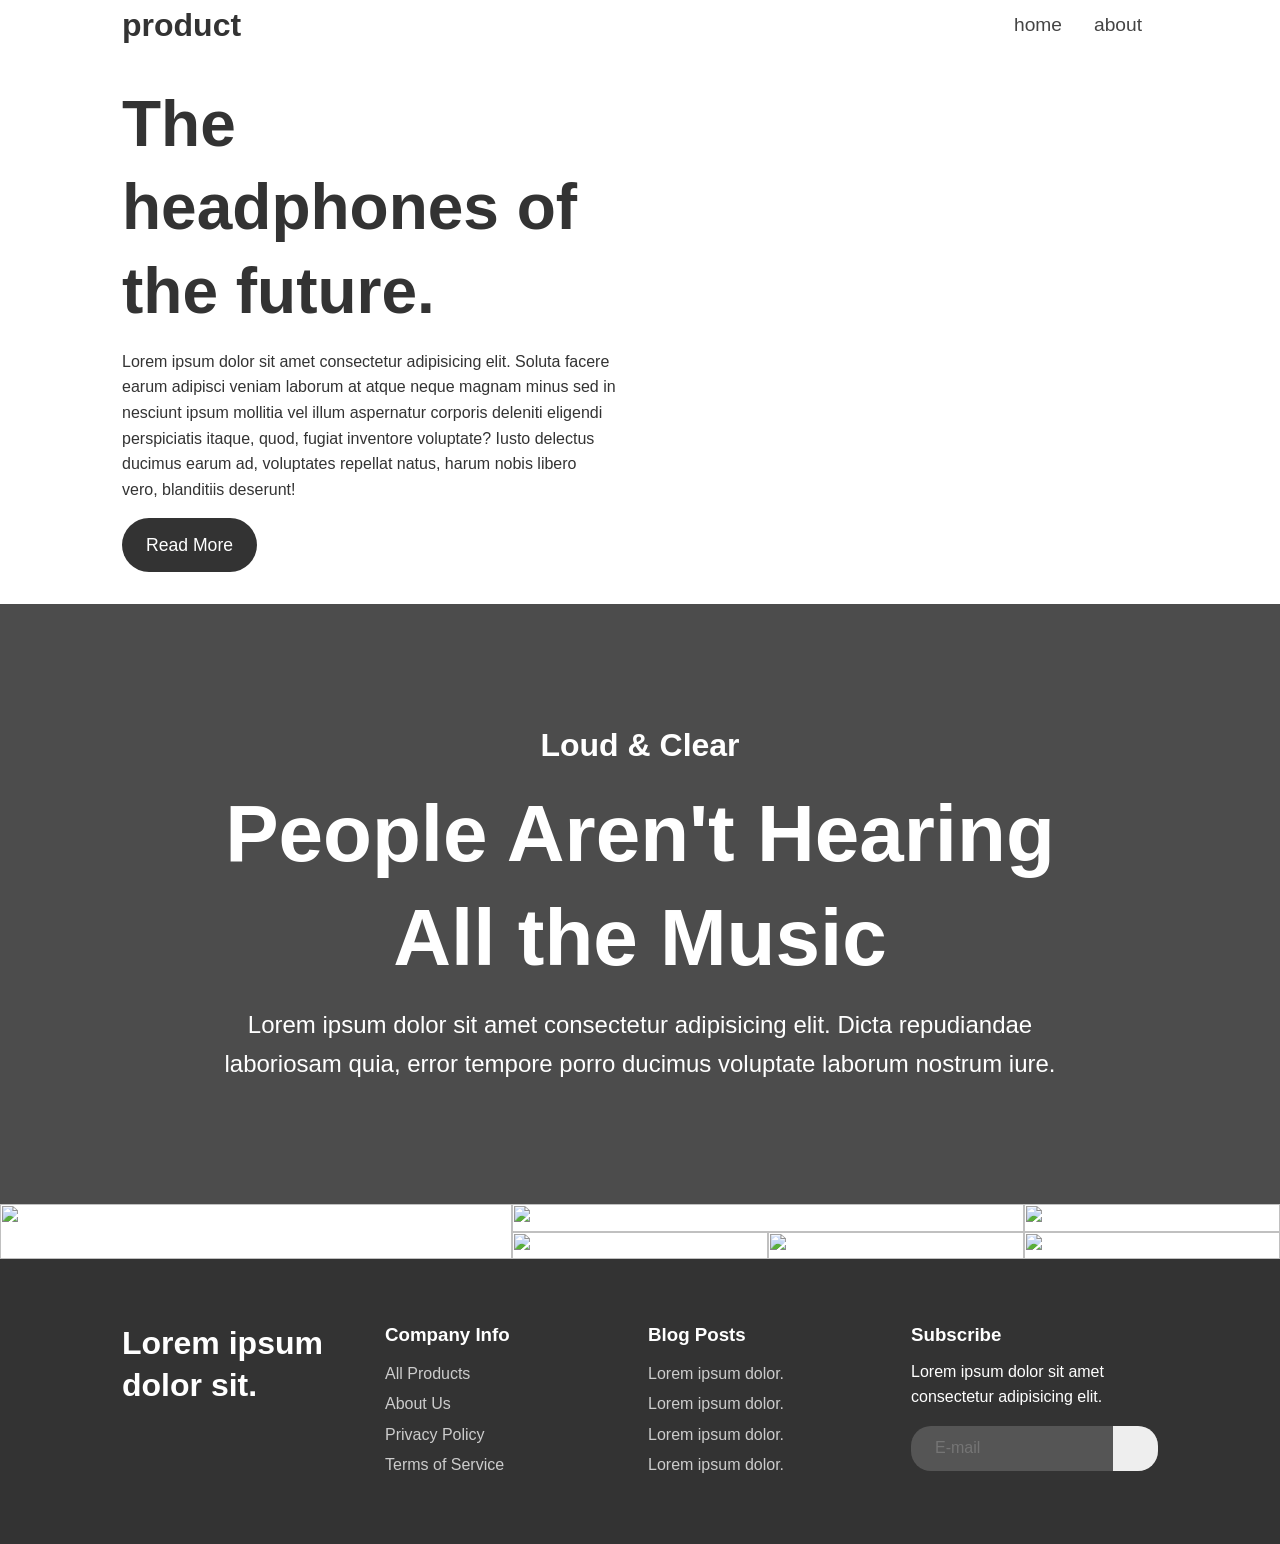
==== commit a435493d: "test responsive 600px" ====
--- a/index.html
+++ b/index.html
@@ -3,32 +3,130 @@
 <head>
   <meta charset="UTF-8">
   <meta name="viewport" content="width=device-width, initial-scale=1.0">
-  <title>Document</title>
-  <link rel="stylesheet" href="style-3D.css">
+  <title>Prodic</title>
+  <link rel="stylesheet" href="style.css"> 
 </head>
 <body>
+<!-- navbar -->
+  <nav class="navbar">
+    <div class="container">
+      <h1 class="logo">product</h1>
+        <ul class="nav">
+          <li><a href="#home">home</a></li>
+          <li><a href="#about">about</a></li>
+        </ul>
+    </div>
+  </nav>
+<!-- Showcase -->
+<section class="section-a">
   <div class="container">
-    <div class="card">
-      <div class="sneaker">
-        <div class="circle"></div>
-        <img src="/adidas.png" alt="adidas">
-        <!-- <div class="dot"></div> -->
-      </div>
-      <div class="info">
-        <h1 class="title">Adidas ZX</h1>
-        <h3>Give your feet the beauty treatment that only brand new shoes can give.</h3>
-        <div class="sizes">
-          <button>39</button>
-          <button>40</button>
-          <button class ="active">42</button>
-          <button>44</button>
-        </div>
-        <div class="purchase">
-          <button>Purchase</button>
-        </div>
-      </div>
+    <div>
+      <h1>The headphones of the future.</h1>
+      <p>
+        Lorem ipsum dolor sit amet consectetur adipisicing elit. Soluta facere earum adipisci veniam laborum at atque neque magnam minus sed in nesciunt ipsum mollitia vel illum aspernatur corporis deleniti eligendi perspiciatis itaque, quod, fugiat inventore voluptate? Iusto delectus ducimus earum ad, voluptates repellat natus, harum nobis libero vero, blanditiis deserunt!
+      </p>
+      <a href="#" class="btn">Read More</a>
+    </div>
+    <img src="https://i.ibb.co/37Y74kv/showcase.jpg" alt="" />
+  </div>
+</section>
+<!-- Large Text -->
+<section id="about" class="section-b">
+  <div class="overlay">
+    <div class="section-b-inner py-5">
+      <h3 class="text-2">Loud & Clear</h3>
+      <h2 class="text-5 mt-1">People Aren't Hearing All the Music</h2>
+      <p class="mt-1">
+        Lorem ipsum dolor sit amet consectetur adipisicing elit. Dicta
+        repudiandae laboriosam quia, error tempore porro ducimus voluptate
+        laborum nostrum iure.
+      </p>
     </div>
   </div>
-  <script src="app.js"></script>
+</section>
+<!-- Gallery -->
+<section class="section-c">
+  <div class="gallery">
+    <a href="https://i.ibb.co/CHLBZnp/gal2323.jpg" class="big"
+      ><img src="https://i.ibb.co/CHLBZnp/gal2323.jpg" alt=""
+    /></a>
+    <a href="https://i.ibb.co/4pBbhfY/gal39834.jpg" class="big"
+      ><img src="https://i.ibb.co/4pBbhfY/gal39834.jpg" alt=""
+    /></a>
+    <a href="https://i.ibb.co/xSnHP7g/gal43884.jpg" class="big"
+      ><img src="https://i.ibb.co/xSnHP7g/gal43884.jpg" alt=""
+    /></a>
+    <a href="https://i.ibb.co/QN6Bnrb/gal4958.jpg" class="big"
+      ><img src="https://i.ibb.co/QN6Bnrb/gal4958.jpg" alt=""
+    /></a>
+    <a href="https://i.ibb.co/dGZvj75/gal4545.jpg" class="big">
+      <img src="https://i.ibb.co/dGZvj75/gal4545.jpg" alt=""
+    /></a>
+    <a href="https://i.ibb.co/S6FVFNt/gal74744.jpg" class="big"
+      ><img src="https://i.ibb.co/S6FVFNt/gal74744.jpg" alt=""
+    /></a>
+  </div>
+</section>
 </body>
+<!-- Footer -->
+<footer class="section-footer py-4 bg-primary">
+  <div class="container">
+    <div>
+      <h2 class="text-2 mb-1">Lorem ipsum dolor sit.</h2>
+      <a href="http://twitter.com">
+        <i class="fab fa-twitter fa-2x"></i>
+      </a>
+      <a href="http://facebook.com">
+        <i class="fab fa-facebook fa-2x"></i>
+      </a>
+      <a href="http://youtube.com">
+        <i class="fab fa-youtube fa-2x"></i>
+      </a>
+    </div>
+    <div>
+      <h3>Company Info</h3>
+      <ul>
+        <li><a href="#">All Products</a></li>
+        <li><a href="#">About Us</a></li>
+        <li><a href="#">Privacy Policy</a></li>
+        <li><a href="#">Terms of Service</a></li>
+      </ul>
+    </div>
+    <div>
+      <h3>Blog Posts</h3>
+      <ul>
+        <li><a href="#">Lorem ipsum dolor.</a></li>
+        <li><a href="#">Lorem ipsum dolor.</a></li>
+        <li><a href="#">Lorem ipsum dolor.</a></li>
+        <li><a href="#">Lorem ipsum dolor.</a></li>
+      </ul>
+    </div>
+    <div>
+      <h3>Subscribe</h3>
+      <p>
+        Lorem ipsum dolor sit amet consectetur adipisicing elit.
+      </p>
+      <form
+        class="mt-1"
+        name="email-form"
+        method="POST"
+        data-netlify="true"
+      >
+        <div class="email-form">
+          <span class="form-control-wrap"
+            ><input
+              type="email"
+              name="email"
+              id="email"
+              size="40"
+              class="form-control"
+              placeholder="E-mail"/></span
+          ><button type="submit" value="Submit" class="form-control submit">
+            <i class="fas fa-chevron-right"></i>
+          </button>
+        </div>
+      </form>
+    </div>
+  </div>
+</footer>
 </html>
--- a/style.css
+++ b/style.css
@@ -0,0 +1,331 @@
+:root {
+  --primary-color: #333;
+  --secondary-color: #444;
+  --overlay-color: rgba(0, 0, 0, 0.7);
+}
+
+* {
+  box-sizing: border-box;
+  margin: 0;
+  padding: 0;
+}
+
+body {
+  font-family: 'Catamaran', sans-serif;
+  line-height: 1.6;
+  color: #333;
+  /* font-size: 1.1rem; */
+}
+
+h1,
+h2,
+h3,
+h4 {
+  line-height: 1.3;
+}
+
+a {
+  color: #444;
+  text-decoration: none;
+}
+
+ul {
+  list-style: none;
+}
+
+img {
+  width: 100%;
+}
+
+.container {
+  max-width: 1100px;
+  margin: auto;
+  overflow: hidden;
+  padding: 0 2rem;
+}
+
+.navbar {
+  font-size: 1.2rem;
+  padding-top: 0.3rem;
+  padding-bottom: 0.3rem;
+}
+
+.navbar .container {
+  display: grid;
+  grid-template-columns: repeat(2, 1fr);
+  grid-gap: 2rem;
+}
+
+.navbar .logo {
+  font-size: 2rem;
+}
+
+.navbar ul {
+  justify-self: flex-end;
+  display: flex;
+  align-items: center;
+  justify-content: center;
+}
+
+.navbar a {
+  padding: 0 1rem;
+}
+
+.navbar a:hover {
+  color: #555;
+}
+
+.section-a {
+  margin: 2rem 0;
+}
+
+.section-a .container {
+  display: grid;
+  grid-template-columns: 1fr 1fr;
+  grid-gap: 3rem;
+  align-items: center;
+  justify-content: center;
+}
+
+.section-a h1 {
+  font-size: 4rem;
+  color: var(--primary-color);
+}
+
+.section-a p {
+  margin: 1rem 0;
+}
+
+.section-b {
+  position: relative;
+  background: url('https://i.ibb.co/1RS1dqC/section-b.jpg') no-repeat bottom center/cover;
+  height: 600px;
+}
+
+.section-b-inner {
+  color: #fff;
+  height: 100%;
+  display: flex;
+  flex-direction: column;
+  align-items: center;
+  justify-content: center;
+  text-align: center;
+  margin: auto;
+  max-width: 860px;
+  padding: 5rem 0;
+}
+
+.section-b-inner h3 {
+  font-size: 2rem;
+}
+
+.section-b-inner h2 {
+  font-size: 5rem;
+  margin-top: 1rem;
+}
+
+.section-b-inner p {
+  margin-top: 1rem;
+  font-size: 1.5rem;
+}
+
+.section-c .gallery {
+  display: grid;
+  grid-template-columns: repeat(5, 1fr);
+}
+.section-c .gallery a:first-child {
+  /* grid-row-start: 1;
+  grid-row-end: 3; */
+  grid-row: 1/3;
+  grid-column: 1/3;
+}
+
+.section-c .gallery a:nth-child(2) {
+  grid-column-start: 3;
+  grid-column-end: 5;
+}
+
+.section-c .gallery img,
+.section-c .gallery a {
+  width: 100%;
+  height: 100%;
+}
+
+.section-footer {
+  background: var(--primary-color);
+  color: #fff;
+  padding: 4rem 0;
+}
+
+.section-footer .container {
+  display: grid;
+  grid-template-columns: repeat(4, 1fr);
+  grid-gap: 1rem;
+}
+
+.section-footer h2 {
+  font-size: 2rem;
+  margin-bottom: 1rem;
+}
+
+.section-footer h3 {
+  margin-bottom: 0.7rem;
+}
+
+.section-footer a {
+  line-height: 1.9;
+  color: #ccc;
+}
+
+.section-footer a > i {
+  color: #555;
+  margin-right: 0.5rem;
+}
+
+.email-form {
+  width: 100%;
+  display: inline-block;
+  background-color: #555;
+  position: relative;
+  border-radius: 20px;
+  line-height: 0;
+  margin-top: 1rem;
+}
+
+/* // .form-control-wrap {
+// 	position: relative;
+// 	display: inline-block;
+// 	width: 100%;
+// } */
+
+.email-form .form-control {
+  display: inline-block;
+  border: 0;
+  outline: 0;
+  font-size: 1rem;
+  color: #ddd;
+  background-color: transparent;
+  font-family: inherit;
+  margin: 0;
+  padding: 0 3rem 0 1.5rem;
+  width: 100%;
+  height: 45px;
+  border-radius: 20px;
+}
+
+.email-form .submit {
+  display: inline-block;
+  position: absolute;
+  top: 0;
+  right: 0;
+  width: 45px;
+  height: 45px;
+  background-color: #eee;
+  font-size: 1rem;
+  text-align: center;
+  margin: 0;
+  padding: 0;
+  outline: 0;
+  border: 0;
+  color: #333;
+  cursor: pointer;
+  border-radius: 0 20px 20px 0;
+}
+
+.btn {
+  display: inline-block;
+  background: var(--primary-color);
+  color: #fff;
+  padding: 0.8rem 1.5rem;
+  border: none;
+  cursor: pointer;
+  font-size: 1.1rem;
+  border-radius: 30px;
+}
+
+.btn:hover {
+  background: var(--secondary-color);
+}
+
+.overlay {
+  height: 100%;
+  width: 100%;
+  position: absolute;
+  top: 0;
+  left: 0;
+  background-color: var(--overlay-color);
+}
+
+@media (max-width: 700px) {
+  .section-a .container {
+    grid-template-columns: 1fr;
+    text-align: center;
+  }
+
+  .section-a .container div:first-child {
+    order: 2;
+  }
+
+  .section-a .container div:nth-child(2) {
+    order: -1;
+  }
+
+  .section-a img {
+    width: 80%;
+    margin: auto;
+  }
+
+  .section-c .gallery {
+    display: grid;
+    grid-template-columns: repeat(3, 1fr);
+  }
+  .section-c .gallery a:first-child {
+    grid-row: 1/1;
+    grid-column: 1/1;
+  }
+
+  .section-c .gallery a:nth-child(2) {
+    grid-column: 2/4;
+    grid-row: 2/2;
+  }
+
+  .section-c .gallery a:last-child {
+    display: none;
+  }
+
+  .section-footer {
+    padding: 2rem 0;
+  }
+  .section-footer .container {
+    grid-template-columns: 1fr;
+    text-align: center;
+  }
+
+  .section-footer div:nth-child(2),
+  .section-footer div:nth-child(3) {
+    display: none;
+  }
+}
+@media (max-width: 600px) {
+  .section-a h1 {
+    font-size: 2em;
+    padding: 1%;
+  }
+  .section-a  {
+    font-size: 1em;
+    font-size-adjust: initial;
+  }
+  .section-b-inner h3 {
+    font-size: 3em;
+  }
+  .section-b-inner h2 {
+    font-size: 2em;
+  }
+  .section-b-inner p {
+    font-size: 1em;
+    padding: 10%;
+  }
+  .section-footer {
+    font-size: 1em;
+  }
+}
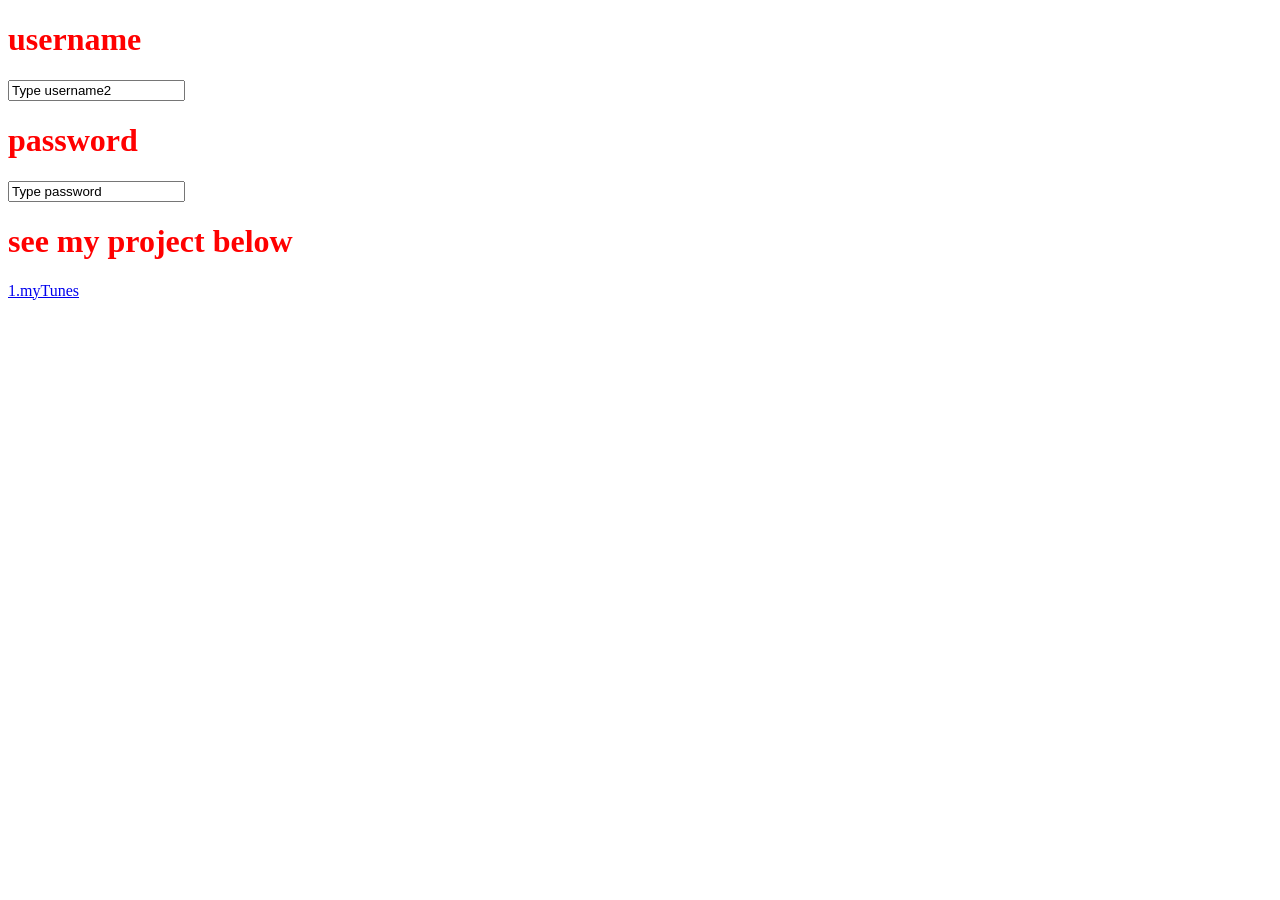
==== commit 5e7fde29: "add some text" ====
--- a/index.html
+++ b/index.html
@@ -3,130 +3,19 @@
 <head>
   <meta charset="UTF-8">
   <meta name="viewport" content="width=device-width, initial-scale=1.0">
-  <title>Prodic</title>
-  <link rel="stylesheet" href="style.css"> 
+  <style>h1 {color: red;}</style>
+  <title>Document</title>
 </head>
 <body>
-<!-- navbar -->
-  <nav class="navbar">
-    <div class="container">
-      <h1 class="logo">product</h1>
-        <ul class="nav">
-          <li><a href="#home">home</a></li>
-          <li><a href="#about">about</a></li>
-        </ul>
-    </div>
-  </nav>
-<!-- Showcase -->
-<section class="section-a">
-  <div class="container">
-    <div>
-      <h1>The headphones of the future.</h1>
-      <p>
-        Lorem ipsum dolor sit amet consectetur adipisicing elit. Soluta facere earum adipisci veniam laborum at atque neque magnam minus sed in nesciunt ipsum mollitia vel illum aspernatur corporis deleniti eligendi perspiciatis itaque, quod, fugiat inventore voluptate? Iusto delectus ducimus earum ad, voluptates repellat natus, harum nobis libero vero, blanditiis deserunt!
-      </p>
-      <a href="#" class="btn">Read More</a>
-    </div>
-    <img src="https://i.ibb.co/37Y74kv/showcase.jpg" alt="" />
-  </div>
-</section>
-<!-- Large Text -->
-<section id="about" class="section-b">
-  <div class="overlay">
-    <div class="section-b-inner py-5">
-      <h3 class="text-2">Loud & Clear</h3>
-      <h2 class="text-5 mt-1">People Aren't Hearing All the Music</h2>
-      <p class="mt-1">
-        Lorem ipsum dolor sit amet consectetur adipisicing elit. Dicta
-        repudiandae laboriosam quia, error tempore porro ducimus voluptate
-        laborum nostrum iure.
-      </p>
-    </div>
-  </div>
-</section>
-<!-- Gallery -->
-<section class="section-c">
-  <div class="gallery">
-    <a href="https://i.ibb.co/CHLBZnp/gal2323.jpg" class="big"
-      ><img src="https://i.ibb.co/CHLBZnp/gal2323.jpg" alt=""
-    /></a>
-    <a href="https://i.ibb.co/4pBbhfY/gal39834.jpg" class="big"
-      ><img src="https://i.ibb.co/4pBbhfY/gal39834.jpg" alt=""
-    /></a>
-    <a href="https://i.ibb.co/xSnHP7g/gal43884.jpg" class="big"
-      ><img src="https://i.ibb.co/xSnHP7g/gal43884.jpg" alt=""
-    /></a>
-    <a href="https://i.ibb.co/QN6Bnrb/gal4958.jpg" class="big"
-      ><img src="https://i.ibb.co/QN6Bnrb/gal4958.jpg" alt=""
-    /></a>
-    <a href="https://i.ibb.co/dGZvj75/gal4545.jpg" class="big">
-      <img src="https://i.ibb.co/dGZvj75/gal4545.jpg" alt=""
-    /></a>
-    <a href="https://i.ibb.co/S6FVFNt/gal74744.jpg" class="big"
-      ><img src="https://i.ibb.co/S6FVFNt/gal74744.jpg" alt=""
-    /></a>
-  </div>
-</section>
+  <h1>username</h1>
+
+  <input type="text" name="" value="Type username2">
+ 
+  <h1>password</h1>
+  <input type="text" name="" value="Type password ">
+  
+  <h1>see my project below</h1>
+  <a href="https://twinstower.github.io/mytunes_landing/">1.myTunes</a>
+
 </body>
-<!-- Footer -->
-<footer class="section-footer py-4 bg-primary">
-  <div class="container">
-    <div>
-      <h2 class="text-2 mb-1">Lorem ipsum dolor sit.</h2>
-      <a href="http://twitter.com">
-        <i class="fab fa-twitter fa-2x"></i>
-      </a>
-      <a href="http://facebook.com">
-        <i class="fab fa-facebook fa-2x"></i>
-      </a>
-      <a href="http://youtube.com">
-        <i class="fab fa-youtube fa-2x"></i>
-      </a>
-    </div>
-    <div>
-      <h3>Company Info</h3>
-      <ul>
-        <li><a href="#">All Products</a></li>
-        <li><a href="#">About Us</a></li>
-        <li><a href="#">Privacy Policy</a></li>
-        <li><a href="#">Terms of Service</a></li>
-      </ul>
-    </div>
-    <div>
-      <h3>Blog Posts</h3>
-      <ul>
-        <li><a href="#">Lorem ipsum dolor.</a></li>
-        <li><a href="#">Lorem ipsum dolor.</a></li>
-        <li><a href="#">Lorem ipsum dolor.</a></li>
-        <li><a href="#">Lorem ipsum dolor.</a></li>
-      </ul>
-    </div>
-    <div>
-      <h3>Subscribe</h3>
-      <p>
-        Lorem ipsum dolor sit amet consectetur adipisicing elit.
-      </p>
-      <form
-        class="mt-1"
-        name="email-form"
-        method="POST"
-        data-netlify="true"
-      >
-        <div class="email-form">
-          <span class="form-control-wrap"
-            ><input
-              type="email"
-              name="email"
-              id="email"
-              size="40"
-              class="form-control"
-              placeholder="E-mail"/></span
-          ><button type="submit" value="Submit" class="form-control submit">
-            <i class="fas fa-chevron-right"></i>
-          </button>
-        </div>
-      </form>
-    </div>
-  </div>
-</footer>
 </html>
